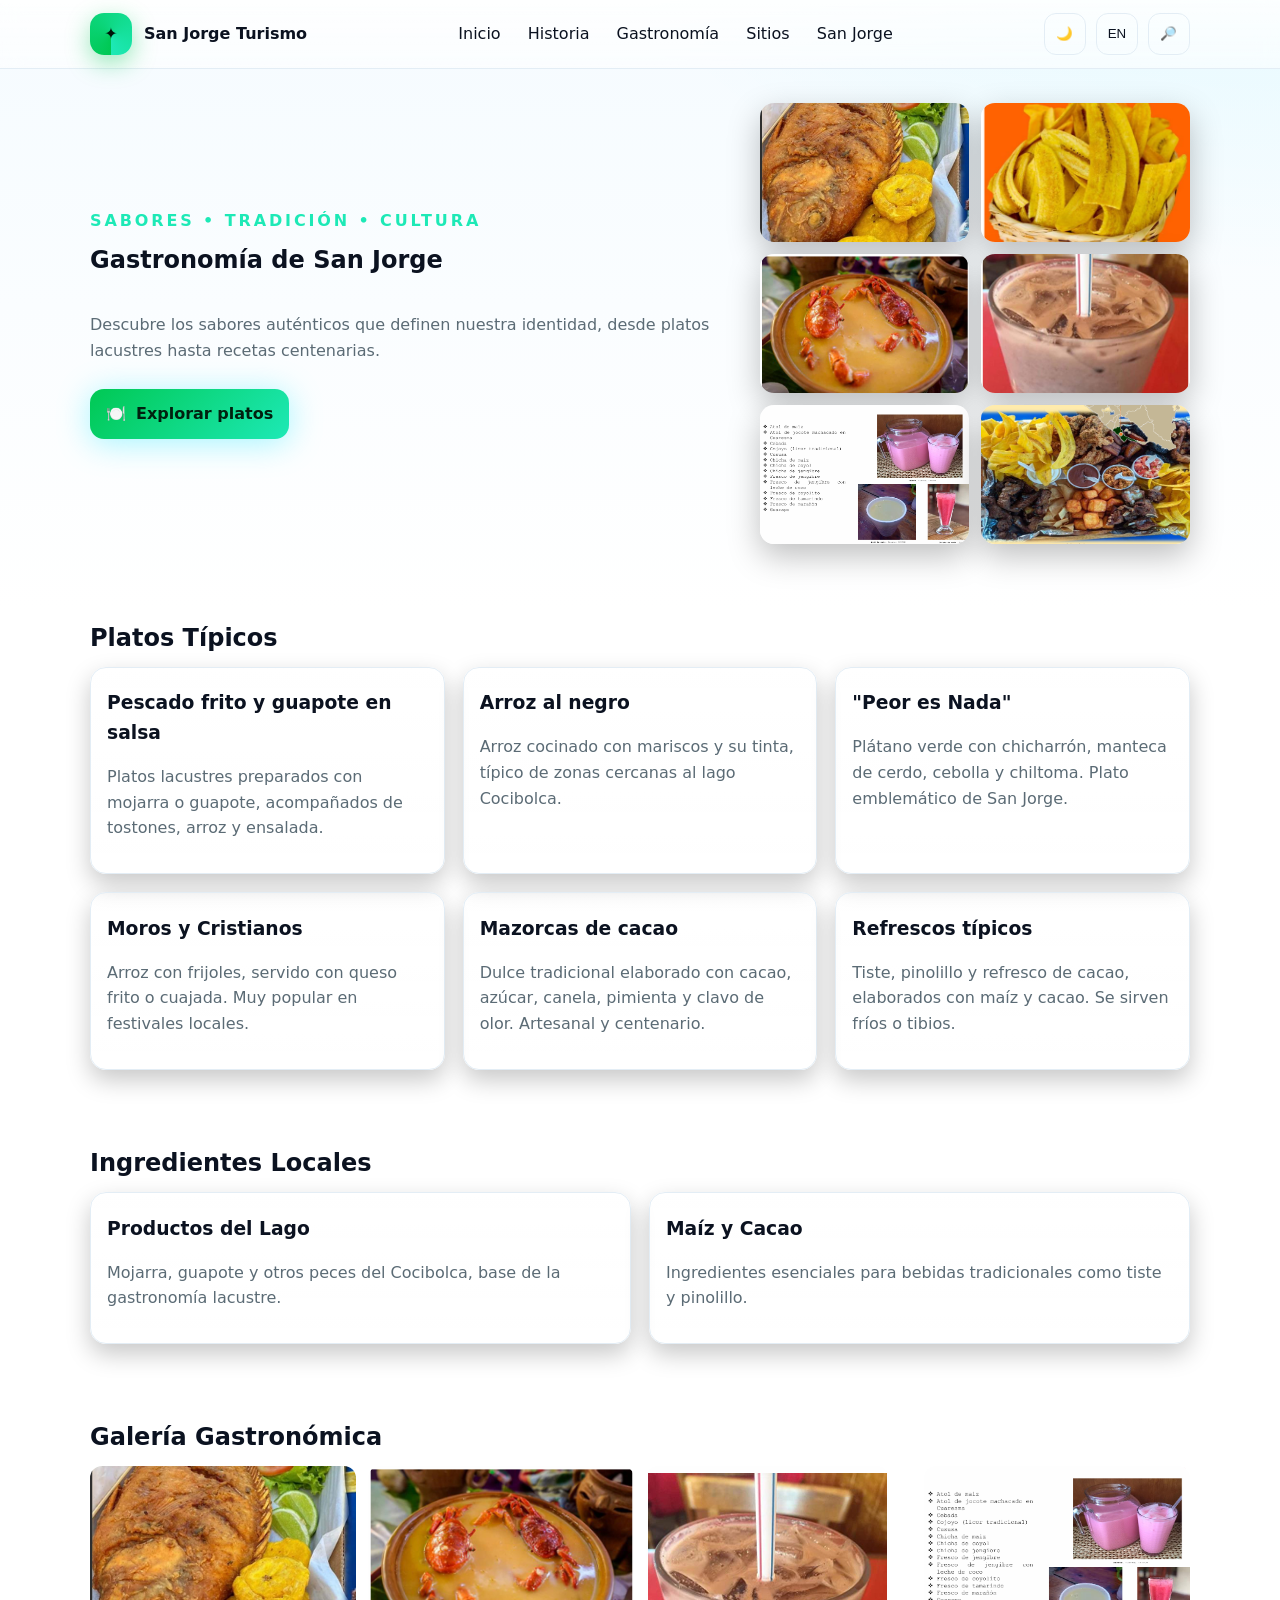
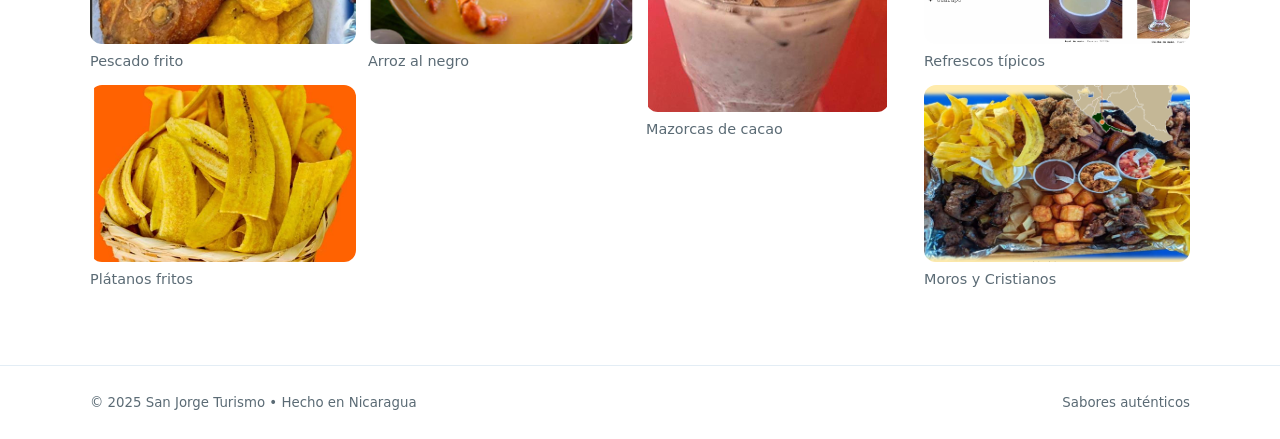
==== gastronomía.html @ 04d52697 "Add files via upload" ====
<!doctype html>
<html lang="es">
<head>
  <meta charset="utf-8">
  <meta name="viewport" content="width=device-width, initial-scale=1">
  <link rel="icon" href="assets/img/favicon.svg" type="image/svg+xml">
  <link rel="stylesheet" href="assets/css/styles.css">
  <title>Gastronomía - San Jorge Turismo</title>
</head>
<body>
  <a class="skip-link" href="#main" style="position:absolute;left:-9999px">Saltar al contenido</a>
  
  <header>
    <div class="container nav">
      <button id="menuBtn" aria-label="Menú" aria-expanded="false" class="action">☰</button>
      <div class="brand"><div class="brand-badge">✦</div> San Jorge Turismo</div>
      <nav>
        <a href="index.html"><span data-i18n="nav.home">Inicio</span></a>
        <a href="historia.html"><span data-i18n="nav.hist">Historia</span></a>
        <a href="gastronomía.html"><span data-i18n="nav.gastro">Gastronomía</span></a>
        <a href="sitios.html"><span data-i18n="nav.sitios">Sitios</span></a>
        <a href="sobre.html"><span data-i18n="nav.sobre">San Jorge</span></a>
      </nav>
      <div class="header-actions">
        <button id="themeBtn" class="action" aria-label="Cambiar tema" title="Tema oscuro">🌙</button>
        <button id="langBtn" class="action" aria-label="Cambiar idioma" title="Switch to English">ES</button>
        <button id="searchBtn" class="action" aria-label="Buscar">🔎</button>
      </div>
    </div>
  </header>
  
  <main id="main" class="container">
    
    <!-- Hero Section -->
    <section class="section hero">
      <div class="stack">
        <div class="kicker">Sabores • Tradición • Cultura</div>
        <h1>Gastronomía de San Jorge</h1>
        <p class="lead">Descubre los sabores auténticos que definen nuestra identidad, desde platos lacustres hasta recetas centenarias.</p>
        <div>
          <a class="btn primary" href="#platos">🍽️ <span>Explorar platos</span></a>
        </div>
      </div>
      <div class="shots">
        <img class="lightboxable" src="assets/img/pescado.png" alt="Pescado frito típico">
        <img class="lightboxable" src="assets/img/platanos.png" alt="Plátanos fritos">
        <img class="lightboxable" src="assets/img/arroz.png" alt="Arroz con mariscos">
        <img class="lightboxable" src="assets/img/cacao.png" alt="Cacao artesanal">
        <img class="lightboxable" src="assets/img/refrescos.png" alt="Refrescos típicos">
        <img class="lightboxable" src="assets/img/moros.png" alt="Moros y Cristianos">
      </div>
    </section>
    
    <!-- Sección de Platos Principales -->
    <section id="platos" class="section">
      <h2>Platos Típicos</h2>
      <div class="grid cols-3">
        <div class="card">
          <h3>Pescado frito y guapote en salsa</h3>
          <p class="meta">Platos lacustres preparados con mojarra o guapote, acompañados de tostones, arroz y ensalada.</p>
        </div>
        <div class="card">
          <h3>Arroz al negro</h3>
          <p class="meta">Arroz cocinado con mariscos y su tinta, típico de zonas cercanas al lago Cocibolca.</p>
        </div>
        <div class="card">
          <h3>"Peor es Nada"</h3>
          <p class="meta">Plátano verde con chicharrón, manteca de cerdo, cebolla y chiltoma. Plato emblemático de San Jorge.</p>
        </div>
        <div class="card">
          <h3>Moros y Cristianos</h3>
          <p class="meta">Arroz con frijoles, servido con queso frito o cuajada. Muy popular en festivales locales.</p>
        </div>
        <div class="card">
          <h3>Mazorcas de cacao</h3>
          <p class="meta">Dulce tradicional elaborado con cacao, azúcar, canela, pimienta y clavo de olor. Artesanal y centenario.</p>
        </div>
        <div class="card">
          <h3>Refrescos típicos</h3>
          <p class="meta">Tiste, pinolillo y refresco de cacao, elaborados con maíz y cacao. Se sirven fríos o tibios.</p>
        </div>
      </div>
    </section>
    
    <!-- Sección de Ingredientes Locales -->
    <section class="section">
      <h2>Ingredientes Locales</h2>
      <div class="grid cols-2">
        <div class="card">
          <h3>Productos del Lago</h3>
          <p class="meta">Mojarra, guapote y otros peces del Cocibolca, base de la gastronomía lacustre.</p>
        </div>
        <div class="card">
          <h3>Maíz y Cacao</h3>
          <p class="meta">Ingredientes esenciales para bebidas tradicionales como tiste y pinolillo.</p>
        </div>
      </div>
    </section>
    
    <!-- Galería de Gastronomía -->
    <section class="section">
      <h2>Galería Gastronómica</h2>
      <div class="gallery">
        <figure>
          <img class="lightboxable" src="assets/img/pescado.png" alt="Pescado frito típico">
          <figcaption>Pescado frito</figcaption>
        </figure>
        <figure>
          <img class="lightboxable" src="assets/img/platanos.png" alt="Plátanos fritos">
          <figcaption>Plátanos fritos</figcaption>
        </figure>
        <figure>
          <img class="lightboxable" src="assets/img/arroz.png" alt="Arroz con mariscos">
          <figcaption>Arroz al negro</figcaption>
        </figure>
        <figure>
          <img class="lightboxable" src="assets/img/cacao.png" alt="Cacao artesanal">
          <figcaption>Mazorcas de cacao</figcaption>
        </figure>
        <figure>
          <img class="lightboxable" src="assets/img/refrescos.png" alt="Refrescos típicos">
          <figcaption>Refrescos típicos</figcaption>
        </figure>
        <figure>
          <img class="lightboxable" src="assets/img/moros.png" alt="Moros y Cristianos">
          <figcaption>Moros y Cristianos</figcaption>
        </figure>
      </div>
    </section>
    
  </main>
  
  <!-- Search Overlay -->
  <div id="searchOverlay" hidden>
    <div class="search-backdrop"></div>
    <div class="search-panel" role="dialog" aria-modal="true" aria-labelledby="searchTitle">
      <div class="search-header">
        <h2 id="searchTitle">Buscar</h2>
        <button id="searchClose" class="action" aria-label="Cerrar">✖</button>
      </div>
      <div class="search-input">
        🔎<input id="searchField" type="search" placeholder="Buscar en el sitio..." autocomplete="off" />
      </div>
      <div id="searchResults" class="search-results" role="listbox" aria-label="Resultados"></div>
    </div>
  </div>
  
  <footer>
    <div class="container" style="display:flex;align-items:center;justify-content:space-between;gap:12px;flex-wrap:wrap">
      <small>© 2025 San Jorge Turismo • Hecho en Nicaragua</small>
      <small style="color:var(--muted)">Sabores auténticos</small>
    </div>
  </footer>
  
  <script src="assets/js/app.js" defer></script>
</body>
</html>
---- assets/css/styles.css ----
/* =========================
   Variables base por tema
   ========================= */
:root {
  /* Paleta (modo oscuro por defecto) */
  --brand:#00c853;       /* vivid green */
  --brand-2:#1de9b6;     /* mint */
  --accent:#00e5ff;      /* cyan */
  --warn:#ffca28;        /* amber */

  /* Fondo y superficies (DARK) */
  --bg:#0c0f14;          /* dark base */
  --bg-2:#0b1418;        /* tono superior para gradiente */
  --card:#101722;        /* card bg */
  --text:#e6f2ef;        /* high contrast */
  --muted:#9fb1b8;       /* secondary text */
  --border:rgba(255,255,255,.08);

  /* Header gradient stops (DARK) */
  --header-a: rgba(12,15,20,.85);
  --header-b: rgba(12,15,20,.55);

  --radius:16px; 
  --radius-sm:12px;
  --shadow:0 18px 40px rgba(0,0,0,.32);
  --shadow-sm:0 10px 24px rgba(0,0,0,.22);

  color-scheme: dark;
}

html{scroll-behavior:smooth}

/* Overrides LIGHT */
html[data-theme="light"]{
  --bg:#ffffff;
  --bg-2:#f5fbff;       
  --card:#f7fbff;
  --text:#0b1220;
  --muted:#5b6b75;
  --border:#E3EDF5;

  --header-a: rgba(255,255,255,.85);
  --header-b: rgba(255,255,255,.55);

  color-scheme: light;
}

*{box-sizing:border-box}

body{
  margin:0;
  font:16px/1.6 system-ui,-apple-system,Segoe UI,Roboto,Arial,sans-serif;
  background:
    radial-gradient(1200px 800px at 100% -10%, color-mix(in oklab, var(--accent), transparent 90%), transparent 60%),
    linear-gradient(180deg, var(--bg-2) 0%, var(--bg) 30%, var(--bg) 100%);
  color:var(--text);
}

img{max-width:100%;display:block;border-radius:12px}
.container{width:min(1100px,92%);margin:auto}

/* --- Skip link accesible --- */
.skip-link{
  position:absolute; left:-9999px; top:auto;
  background:var(--card); color:var(--text);
  padding:10px 14px; border-radius:10px; border:1px solid var(--border);
  box-shadow:var(--shadow-sm); text-decoration:none; z-index:9999;
}
.skip-link:focus-visible{ left:12px; top:12px; }

/* --- Header --- */
header{
  position:sticky; top:0; z-index:50;
  backdrop-filter:blur(10px);
  background:linear-gradient(180deg, var(--header-a), var(--header-b));
  border-bottom:1px solid var(--border);
}
.nav{display:flex;align-items:center;justify-content:space-between;padding:12px 0;gap:12px}

/* === Logo / Marca === */
.brand { display:flex; align-items:center; gap:12px; font-weight:900 }
.brand-logo { display:block; height:36px; width:auto }
.brand-text { font-weight:900 }
.brand-badge{
  width:42px;height:42px;border-radius:14px;display:grid;place-items:center;color:#00140a;
  background:conic-gradient(from 180deg, var(--brand), var(--brand-2));
  box-shadow:0 8px 24px rgba(0,200,83,.4);
  font-weight:900;
}
/* En el CSS de animaciones, modifica esto: */

/* Solo aplicar opacidad 0 a imágenes del hero, no a la galería */
.hero .shots img {
  opacity: 0;
  transform: translateY(20px);
  transition: all 0.6s ease;
}

/* Las imágenes de la galería deben ser visibles inmediatamente */
.gallery img {
  opacity: 1 !important;
  transform: scale(1) !important;
}

/* Pero mantener la animación para las figuras de la galería */
.gallery figure {
  opacity: 0;
  transform: scale(0.9);
  transition: all 0.5s ease;
}
/* En el CSS de animaciones, agrega esto: */
.brand-logo {
  opacity: 1 !important;
  transform: scale(1) !important;
  transition: transform 0.3s ease !important;
}

.brand-logo:hover {
  transform: scale(1.05) !important;
}
/* Nav links */
nav a{
  color:var(--text); text-decoration:none; padding:8px 10px; border-radius:10px;
  display:inline-flex; gap:8px; align-items:center; border:1px solid transparent;
  outline-offset:3px;
}
nav a:hover{ 
  background: color-mix(in oklab, var(--brand) 30%, transparent);
  border-color: var(--border);
}
nav a:focus-visible{ outline:2px solid color-mix(in oklab,var(--accent),transparent 60%); }

/* Iconos en nav/acciones */
nav a .i, .action .i {
  width:18px; height:18px; flex:0 0 18px; color:currentColor; opacity:.95;
}
nav a:hover .i, .action:hover .i { opacity:1 }

/* Botones de acción */
#menuBtn{display:none}
.header-actions{display:flex;gap:10px}
.action{
  width:42px;height:42px;border-radius:12px;border:1px solid var(--border);
  background:transparent;color:var(--text);display:grid;place-items:center;cursor:pointer
}
.action:hover{background: color-mix(in oklab, var(--brand) 25%, transparent)}
.action:focus-visible{ outline:2px solid color-mix(in oklab,var(--accent),transparent 60%); outline-offset:2px; }

/* Icono tema: alterna sol/luna con el tema */
.theme-icon .sun { display:none }
html[data-theme="light"] .theme-icon .moon { display:none }
html[data-theme="light"] .theme-icon .sun { display:inline }

@media(max-width:900px){
  #menuBtn{display:block}
  header nav{display:none}
  header nav.open{display:block}
}

/* --- Sections + Typography --- */
.section{padding:34px 0}
.kicker{text-transform:uppercase;letter-spacing:.18em;font-weight:800;color:var(--brand-2)}
h1{font-size:clamp(2.1rem,2.5vw+1.2rem,3.2rem);line-height:1.05;margin:.3rem 0 .8rem}
h2{font-size:clamp(1.6rem,1.4vw+1rem,2.2rem);margin:.4rem 0 .6rem}
h3{font-size:clamp(1.15rem,1vw+0.9rem,1.4rem);margin:.3rem 0 .4rem}
.lead{color:var(--muted)}
.grid{display:grid;gap:18px}
.cols-2{grid-template-columns:repeat(2,1fr)}
.cols-3{grid-template-columns:repeat(3,1fr)}
.cols-4{grid-template-columns:repeat(4,1fr)}
@media(max-width:900px){
  .cols-2, .cols-3, .cols-4{ grid-template-columns:1fr; }
}
.card{
  background:linear-gradient(180deg, rgba(255,255,255,.02), rgba(255,255,255,.00));
  border:1px solid var(--border); border-radius:var(--radius); padding:16px; box-shadow:var(--shadow-sm)
}
.card .meta{color:var(--muted)}

/* CTA Buttons */
.btn{
  --glow:drop-shadow(0 4px 16px rgba(0, 229, 255, .35));
  border:1px solid var(--border); padding:12px 16px; border-radius:14px;
  color:var(--text); text-decoration:none; font-weight:800; display:inline-flex; gap:10px; align-items:center;
  transition:transform .2s ease, box-shadow .2s ease;
  will-change: transform;
}
.btn.primary{ border:none; background:linear-gradient(135deg, var(--brand), var(--brand-2)); filter:var(--glow); color:#01210f }
.btn.ghost{ background:transparent }
.btn:hover{ transform:translateY(-1px) }
.btn:focus-visible{ outline:2px solid color-mix(in oklab,var(--accent),transparent 55%); outline-offset:2px; }

/* Hero layout */
.hero{display:grid;grid-template-columns:1.2fr .8fr;gap:26px;align-items:center}
.hero .stack{display:flex;flex-direction:column;gap:10px}
.hero .shots{display:grid;gap:12px;grid-template-columns:1fr 1fr}
.hero .shots img{
  border-radius:14px; box-shadow:0 12px 32px rgba(0,0,0,.25);
  aspect-ratio: 3 / 2; object-fit: cover;
}
@media(max-width:900px){.hero{grid-template-columns:1fr}}

/* Gallery masonry (si usas otra sección) */
.gallery{columns:4 240px;column-gap:12px}
.gallery figure{break-inside:avoid;margin:0 0 12px}
.gallery img{aspect-ratio: 3 / 2; object-fit: cover;}
.gallery figcaption{color:var(--muted);font-size:.9rem;margin-top:6px}

/* Search overlay */
#searchOverlay[hidden]{display:none}
#searchOverlay{position:fixed;inset:0;z-index:10000}
.search-backdrop{position:absolute;inset:0;background:rgba(0,0,0,.55);backdrop-filter:blur(4px)}
.search-panel{
  position:relative;margin:8vh auto 0;width:min(900px,92%);
  background:var(--card);border:1px solid var(--border);border-radius:16px;box-shadow:0 30px 80px rgba(0,0,0,.4);padding:16px
}
.search-header{display:flex;align-items:center;justify-content:space-between;margin-bottom:10px}
.search-input{display:flex;align-items:center;gap:10px;border:1px solid var(--border);border-radius:12px;padding:10px 14px}
.search-input input{width:100%;background:transparent;color:var(--text);border:none;outline:none;font-size:1rem}
.search-results{margin-top:12px;max-height:50vh;overflow:auto;display:grid;gap:10px}
.search-results .result{padding:10px;border:1px solid var(--border);border-radius:10px;background:var(--card)}
.search-results mark{background:color-mix(in oklab,var(--warn),transparent 80%)}

/* ToTop */
#toTop{
  position:fixed;right:16px;bottom:16px;opacity:0;transform:translateY(8px);transition:.2s;
  background:linear-gradient(135deg,var(--brand),var(--accent));color:#01210f;border:none;border-radius:999px;
  width:44px;height:44px;display:grid;place-items:center;box-shadow:0 10px 30px rgba(0,0,0,.3)
}
#toTop.show{opacity:1;transform:translateY(0)}
#toTop:focus-visible{ outline:2px solid color-mix(in oklab,var(--accent),transparent 55%); }

/* Footer */
footer{border-top:1px solid var(--border);color:var(--muted);padding:26px 0;margin-top:40px}

/* Focus visible global */
:focus-visible{outline:2px solid color-mix(in oklab,var(--accent),transparent 60%);outline-offset:2px}

/* Reduce motion */
@media (prefers-reduced-motion: reduce) {
  * { animation: none !important; transition: none !important; }
  html { scroll-behavior: auto; }
}
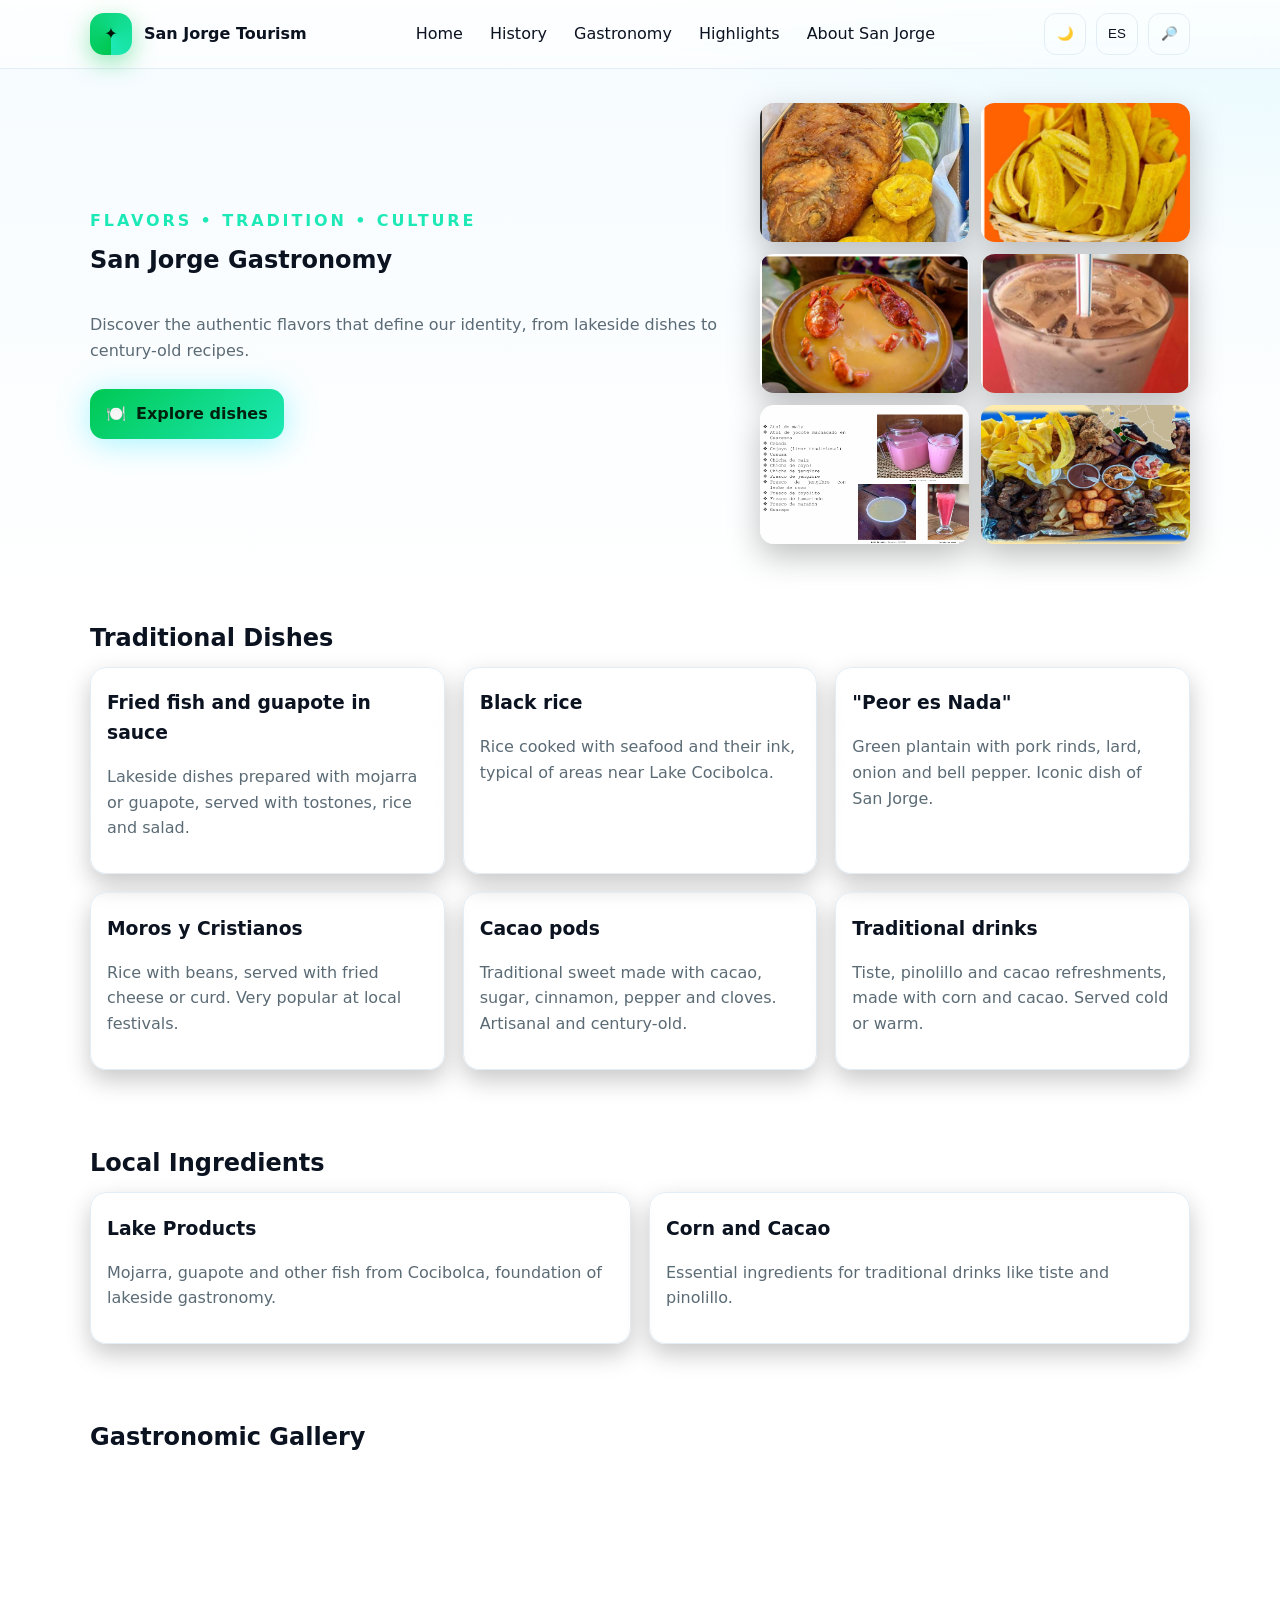
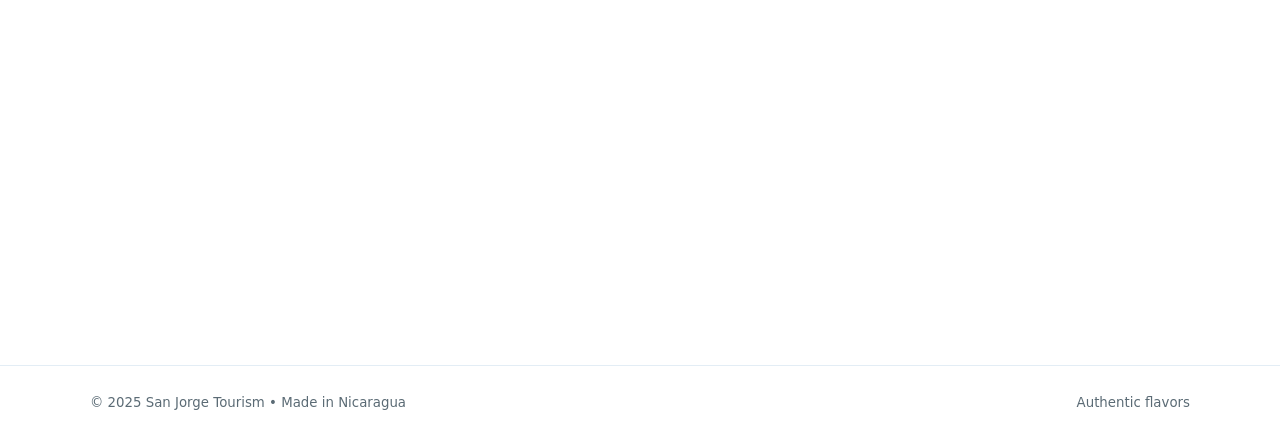
==== commit 46e1dbd7: "Update gastronomía.html" ====
--- a/gastronomía.html
+++ b/gastronomía.html
@@ -1,30 +1,30 @@
 <!doctype html>
-<html lang="es">
+<html lang="en">
 <head>
   <meta charset="utf-8">
   <meta name="viewport" content="width=device-width, initial-scale=1">
   <link rel="icon" href="assets/img/favicon.svg" type="image/svg+xml">
   <link rel="stylesheet" href="assets/css/styles.css">
-  <title>Gastronomía - San Jorge Turismo</title>
+  <title>Gastronomy - San Jorge Tourism</title>
 </head>
 <body>
-  <a class="skip-link" href="#main" style="position:absolute;left:-9999px">Saltar al contenido</a>
+  <a class="skip-link" href="#main" style="position:absolute;left:-9999px">Skip to content</a>
   
   <header>
     <div class="container nav">
-      <button id="menuBtn" aria-label="Menú" aria-expanded="false" class="action">☰</button>
-      <div class="brand"><div class="brand-badge">✦</div> San Jorge Turismo</div>
+      <button id="menuBtn" aria-label="Menu" aria-expanded="false" class="action">☰</button>
+      <div class="brand"><div class="brand-badge">✦</div> San Jorge Tourism</div>
       <nav>
-        <a href="index.html"><span data-i18n="nav.home">Inicio</span></a>
-        <a href="historia.html"><span data-i18n="nav.hist">Historia</span></a>
-        <a href="gastronomía.html"><span data-i18n="nav.gastro">Gastronomía</span></a>
-        <a href="sitios.html"><span data-i18n="nav.sitios">Sitios</span></a>
+        <a href="index.html"><span data-i18n="nav.home">Home</span></a>
+        <a href="historia.html"><span data-i18n="nav.hist">History</span></a>
+        <a href="gastronomía.html"><span data-i18n="nav.gastro">Gastronomy</span></a>
+        <a href="sitios.html"><span data-i18n="nav.sitios">Places</span></a>
         <a href="sobre.html"><span data-i18n="nav.sobre">San Jorge</span></a>
       </nav>
       <div class="header-actions">
-        <button id="themeBtn" class="action" aria-label="Cambiar tema" title="Tema oscuro">🌙</button>
-        <button id="langBtn" class="action" aria-label="Cambiar idioma" title="Switch to English">ES</button>
-        <button id="searchBtn" class="action" aria-label="Buscar">🔎</button>
+        <button id="themeBtn" class="action" aria-label="Change theme" title="Dark theme">🌙</button>
+        <button id="langBtn" class="action" aria-label="Change language" title="Switch to English">ES</button>
+        <button id="searchBtn" class="action" aria-label="Search">🔎</button>
       </div>
     </div>
   </header>
@@ -34,92 +34,92 @@
     <!-- Hero Section -->
     <section class="section hero">
       <div class="stack">
-        <div class="kicker">Sabores • Tradición • Cultura</div>
-        <h1>Gastronomía de San Jorge</h1>
-        <p class="lead">Descubre los sabores auténticos que definen nuestra identidad, desde platos lacustres hasta recetas centenarias.</p>
+        <div class="kicker">Flavors • Tradition • Culture</div>
+        <h1>San Jorge Gastronomy</h1>
+        <p class="lead">Discover the authentic flavors that define our identity, from lakeside dishes to century-old recipes.</p>
         <div>
-          <a class="btn primary" href="#platos">🍽️ <span>Explorar platos</span></a>
+          <a class="btn primary" href="#platos">🍽️ <span>Explore dishes</span></a>
         </div>
       </div>
       <div class="shots">
-        <img class="lightboxable" src="assets/img/pescado.png" alt="Pescado frito típico">
-        <img class="lightboxable" src="assets/img/platanos.png" alt="Plátanos fritos">
-        <img class="lightboxable" src="assets/img/arroz.png" alt="Arroz con mariscos">
-        <img class="lightboxable" src="assets/img/cacao.png" alt="Cacao artesanal">
-        <img class="lightboxable" src="assets/img/refrescos.png" alt="Refrescos típicos">
+        <img class="lightboxable" src="assets/img/pescado.png" alt="Typical fried fish">
+        <img class="lightboxable" src="assets/img/platanos.png" alt="Fried plantains">
+        <img class="lightboxable" src="assets/img/arroz.png" alt="Rice with seafood">
+        <img class="lightboxable" src="assets/img/cacao.png" alt="Artisanal cacao">
+        <img class="lightboxable" src="assets/img/refrescos.png" alt="Traditional drinks">
         <img class="lightboxable" src="assets/img/moros.png" alt="Moros y Cristianos">
       </div>
     </section>
     
-    <!-- Sección de Platos Principales -->
+    <!-- Main Dishes Section -->
     <section id="platos" class="section">
-      <h2>Platos Típicos</h2>
+      <h2>Traditional Dishes</h2>
       <div class="grid cols-3">
         <div class="card">
-          <h3>Pescado frito y guapote en salsa</h3>
-          <p class="meta">Platos lacustres preparados con mojarra o guapote, acompañados de tostones, arroz y ensalada.</p>
+          <h3>Fried fish and guapote in sauce</h3>
+          <p class="meta">Lakeside dishes prepared with mojarra or guapote, served with tostones, rice and salad.</p>
         </div>
         <div class="card">
-          <h3>Arroz al negro</h3>
-          <p class="meta">Arroz cocinado con mariscos y su tinta, típico de zonas cercanas al lago Cocibolca.</p>
+          <h3>Black rice</h3>
+          <p class="meta">Rice cooked with seafood and their ink, typical of areas near Lake Cocibolca.</p>
         </div>
         <div class="card">
           <h3>"Peor es Nada"</h3>
-          <p class="meta">Plátano verde con chicharrón, manteca de cerdo, cebolla y chiltoma. Plato emblemático de San Jorge.</p>
+          <p class="meta">Green plantain with pork rinds, lard, onion and bell pepper. Iconic dish of San Jorge.</p>
         </div>
         <div class="card">
           <h3>Moros y Cristianos</h3>
-          <p class="meta">Arroz con frijoles, servido con queso frito o cuajada. Muy popular en festivales locales.</p>
+          <p class="meta">Rice with beans, served with fried cheese or curd. Very popular at local festivals.</p>
         </div>
         <div class="card">
-          <h3>Mazorcas de cacao</h3>
-          <p class="meta">Dulce tradicional elaborado con cacao, azúcar, canela, pimienta y clavo de olor. Artesanal y centenario.</p>
+          <h3>Cacao pods</h3>
+          <p class="meta">Traditional sweet made with cacao, sugar, cinnamon, pepper and cloves. Artisanal and century-old.</p>
         </div>
         <div class="card">
-          <h3>Refrescos típicos</h3>
-          <p class="meta">Tiste, pinolillo y refresco de cacao, elaborados con maíz y cacao. Se sirven fríos o tibios.</p>
+          <h3>Traditional drinks</h3>
+          <p class="meta">Tiste, pinolillo and cacao refreshments, made with corn and cacao. Served cold or warm.</p>
         </div>
       </div>
     </section>
     
-    <!-- Sección de Ingredientes Locales -->
+    <!-- Local Ingredients Section -->
     <section class="section">
-      <h2>Ingredientes Locales</h2>
+      <h2>Local Ingredients</h2>
       <div class="grid cols-2">
         <div class="card">
-          <h3>Productos del Lago</h3>
-          <p class="meta">Mojarra, guapote y otros peces del Cocibolca, base de la gastronomía lacustre.</p>
+          <h3>Lake Products</h3>
+          <p class="meta">Mojarra, guapote and other fish from Cocibolca, foundation of lakeside gastronomy.</p>
         </div>
         <div class="card">
-          <h3>Maíz y Cacao</h3>
-          <p class="meta">Ingredientes esenciales para bebidas tradicionales como tiste y pinolillo.</p>
+          <h3>Corn and Cacao</h3>
+          <p class="meta">Essential ingredients for traditional drinks like tiste and pinolillo.</p>
         </div>
       </div>
     </section>
     
-    <!-- Galería de Gastronomía -->
+    <!-- Gastronomy Gallery -->
     <section class="section">
-      <h2>Galería Gastronómica</h2>
+      <h2>Gastronomic Gallery</h2>
       <div class="gallery">
         <figure>
-          <img class="lightboxable" src="assets/img/pescado.png" alt="Pescado frito típico">
-          <figcaption>Pescado frito</figcaption>
+          <img class="lightboxable" src="assets/img/pescado.png" alt="Typical fried fish">
+          <figcaption>Fried fish</figcaption>
         </figure>
         <figure>
-          <img class="lightboxable" src="assets/img/platanos.png" alt="Plátanos fritos">
-          <figcaption>Plátanos fritos</figcaption>
+          <img class="lightboxable" src="assets/img/platanos.png" alt="Fried plantains">
+          <figcaption>Fried plantains</figcaption>
         </figure>
         <figure>
-          <img class="lightboxable" src="assets/img/arroz.png" alt="Arroz con mariscos">
-          <figcaption>Arroz al negro</figcaption>
+          <img class="lightboxable" src="assets/img/arroz.png" alt="Rice with seafood">
+          <figcaption>Black rice</figcaption>
         </figure>
         <figure>
-          <img class="lightboxable" src="assets/img/cacao.png" alt="Cacao artesanal">
-          <figcaption>Mazorcas de cacao</figcaption>
+          <img class="lightboxable" src="assets/img/cacao.png" alt="Artisanal cacao">
+          <figcaption>Cacao pods</figcaption>
         </figure>
         <figure>
-          <img class="lightboxable" src="assets/img/refrescos.png" alt="Refrescos típicos">
-          <figcaption>Refrescos típicos</figcaption>
+          <img class="lightboxable" src="assets/img/refrescos.png" alt="Traditional drinks">
+          <figcaption>Traditional drinks</figcaption>
         </figure>
         <figure>
           <img class="lightboxable" src="assets/img/moros.png" alt="Moros y Cristianos">
@@ -135,23 +135,23 @@
     <div class="search-backdrop"></div>
     <div class="search-panel" role="dialog" aria-modal="true" aria-labelledby="searchTitle">
       <div class="search-header">
-        <h2 id="searchTitle">Buscar</h2>
-        <button id="searchClose" class="action" aria-label="Cerrar">✖</button>
+        <h2 id="searchTitle">Search</h2>
+        <button id="searchClose" class="action" aria-label="Close">✖</button>
       </div>
       <div class="search-input">
-        🔎<input id="searchField" type="search" placeholder="Buscar en el sitio..." autocomplete="off" />
+        🔎<input id="searchField" type="search" placeholder="Search the site..." autocomplete="off" />
       </div>
-      <div id="searchResults" class="search-results" role="listbox" aria-label="Resultados"></div>
+      <div id="searchResults" class="search-results" role="listbox" aria-label="Results"></div>
     </div>
   </div>
   
   <footer>
     <div class="container" style="display:flex;align-items:center;justify-content:space-between;gap:12px;flex-wrap:wrap">
-      <small>© 2025 San Jorge Turismo • Hecho en Nicaragua</small>
-      <small style="color:var(--muted)">Sabores auténticos</small>
+      <small>© 2025 San Jorge Tourism • Made in Nicaragua</small>
+      <small style="color:var(--muted)">Authentic flavors</small>
     </div>
   </footer>
   
   <script src="assets/js/app.js" defer></script>
 </body>
-</html>+</html>
